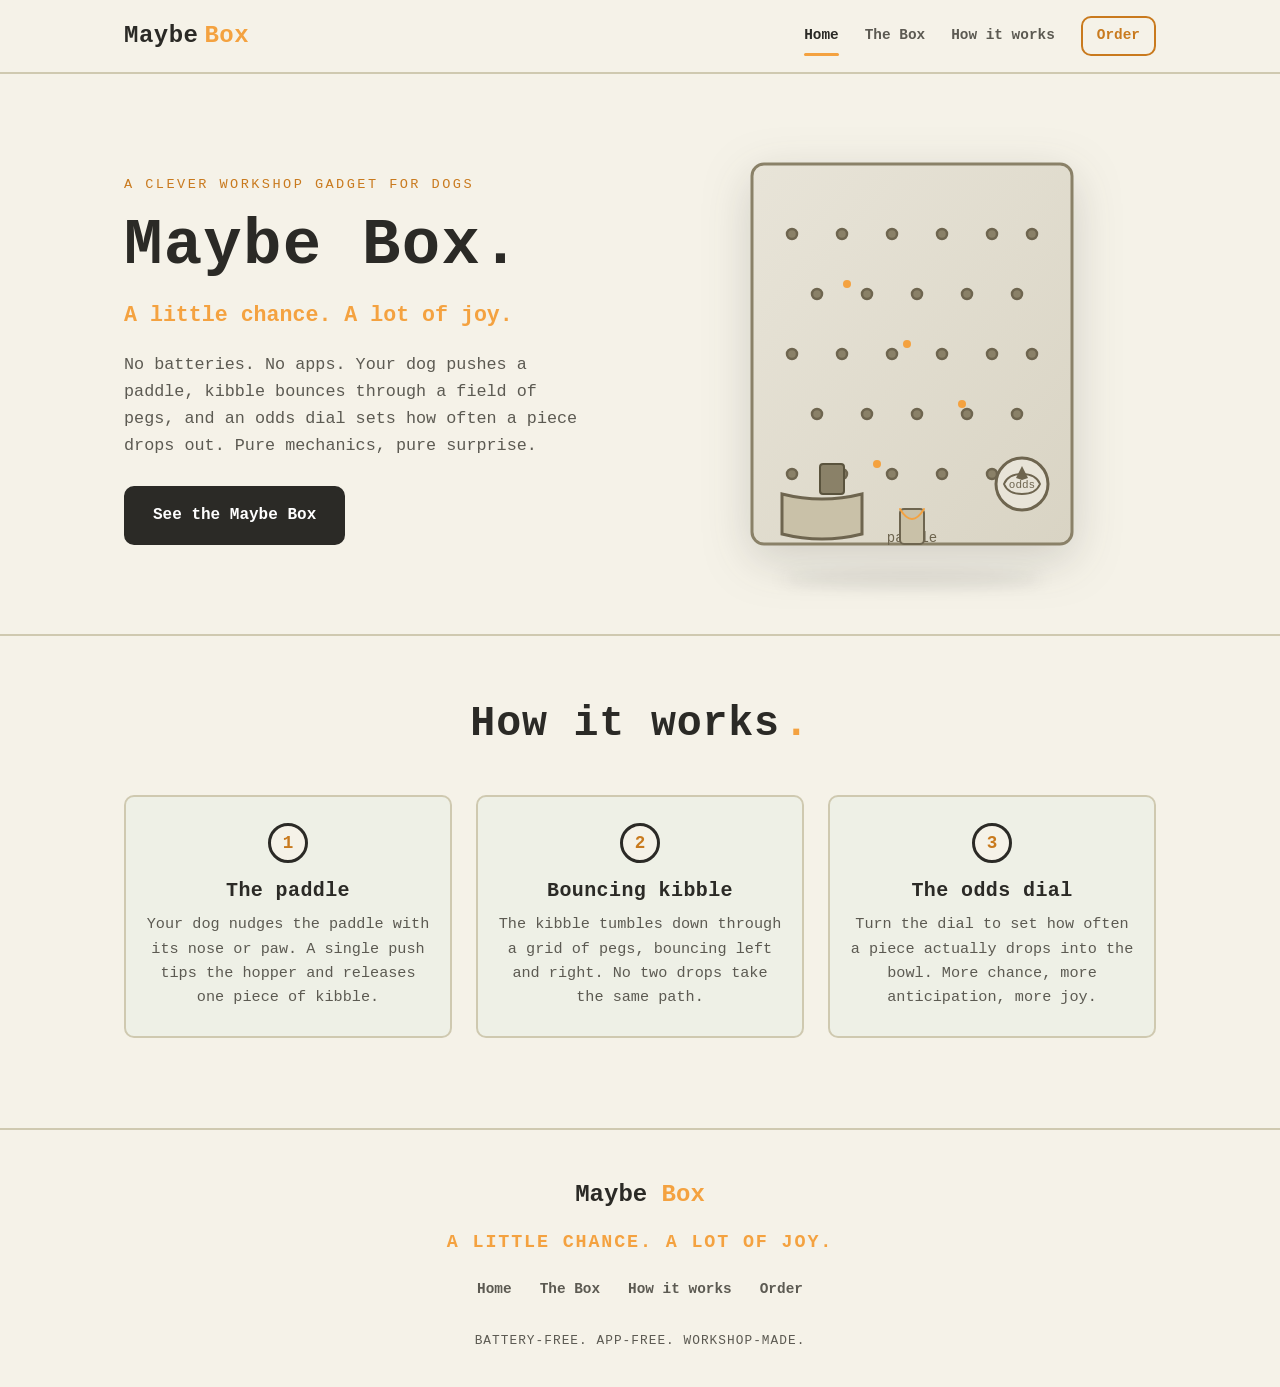
==== index.html @ 93017c24 "feat: add Maybe Box homepage" ====
<!DOCTYPE html>
<html lang="en">
<head>
<meta charset="UTF-8">
<meta name="viewport" content="width=device-width, initial-scale=1.0">
<title>Maybe Box — A battery-free dog feeder</title>
<link rel="stylesheet" href="css/style.css">
</head>
<body>

<header class="site-header">
  <div class="container header-inner">
    <a href="index.html" class="brand">Maybe <span class="brand-accent">Box</span></a>
    <nav class="nav" id="main-nav">
      <a href="index.html" class="nav-link active">Home</a>
      <a href="product.html" class="nav-link">The Box</a>
      <a href="how-it-works.html" class="nav-link">How it works</a>
      <a href="order.html" class="nav-link nav-order">Order</a>
    </nav>
    <button class="nav-toggle" id="nav-toggle" aria-label="Open menu">
      <span class="bar"></span><span class="bar"></span><span class="bar"></span>
    </button>
  </div>
</header>

<main>

<section class="hero">
  <div class="container hero-grid">
    <div class="hero-content">
      <span class="hero-kicker">A clever workshop gadget for dogs</span>
      <h1>Maybe Box.<span class="accent"> </span></h1>
      <p class="tagline">A little chance. A lot of joy.</p>
      <p class="hero-desc">No batteries. No apps. Your dog pushes a paddle, kibble bounces through a field of pegs, and an odds dial sets how often a piece drops out. Pure mechanics, pure surprise.</p>
      <a href="product.html" class="btn btn-primary">See the Maybe Box</a>
    </div>
    <div class="hero-visual">
      <div class="scene-wrap">
        <div class="pegboard">
          <svg class="maybe-box" viewBox="0 0 360 420" preserveAspectRatio="xMidYMid meet">
            <defs>
              <linearGradient id="gradBody" x1="0" y1="0" x2="1" y2="1">
                <stop offset="0%" stop-color="#e8e4d8"/>
                <stop offset="100%" stop-color="#d9d4c4"/>
              </linearGradient>
              <filter id="shadow" x="-20%" y="-20%" width="140%" height="140%">
                <feGaussianBlur in="SourceAlpha" stdDeviation="6"/>
                <feOffset dx="2" dy="4" result="offsetblur"/>
                <feComponentTransfer>
                  <feFuncA type="linear" slope="0.25"/>
                </feComponentTransfer>
                <feMerge>
                  <feMergeNode/>
                  <feMergeNode in="SourceGraphic"/>
                </feMerge>
              </filter>
              <marker id="pegCap" markerWidth="8" markerHeight="8" refX="4" refY="4">
                <circle cx="4" cy="4" r="2.5" fill="#f4a240"/>
              </marker>
            </defs>

            <!-- backboard -->
            <rect x="20" y="20" width="320" height="380" rx="12" fill="url(#gradBody)" stroke="#8a8168" stroke-width="3"/>

            <!-- pegs -->
            <g stroke="#6e654f" stroke-width="2.5" fill="#8a8168">
              <circle cx="60" cy="90" r="5"/><circle cx="110" cy="90" r="5"/><circle cx="160" cy="90" r="5"/><circle cx="210" cy="90" r="5"/><circle cx="260" cy="90" r="5"/><circle cx="300" cy="90" r="5"/>
              <circle cx="85" cy="150" r="5"/><circle cx="135" cy="150" r="5"/><circle cx="185" cy="150" r="5"/><circle cx="235" cy="150" r="5"/><circle cx="285" cy="150" r="5"/>
              <circle cx="60" cy="210" r="5"/><circle cx="110" cy="210" r="5"/><circle cx="160" cy="210" r="5"/><circle cx="210" cy="210" r="5"/><circle cx="260" cy="210" r="5"/><circle cx="300" cy="210" r="5"/>
              <circle cx="85" cy="270" r="5"/><circle cx="135" cy="270" r="5"/><circle cx="185" cy="270" r="5"/><circle cx="235" cy="270" r="5"/><circle cx="285" cy="270" r="5"/>
              <circle cx="60" cy="330" r="5"/><circle cx="110" cy="330" r="5"/><circle cx="160" cy="330" r="5"/><circle cx="210" cy="330" r="5"/><circle cx="260" cy="330" r="5"/><circle cx="300" cy="330" r="5"/>
            </g>

            <!-- paddle -->
            <path d="M 50 390 Q 90 400 130 390 L 130 350 Q 90 360 50 350 Z" fill="#c9c1a8" stroke="#6e654f" stroke-width="3"/>
            <rect x="88" y="320" width="24" height="30" rx="3" fill="#8a8168" stroke="#5a533d" stroke-width="2"/>
            <text x="180" y="398" font-family="monospace" font-size="14" fill="#6e654f" text-anchor="middle">paddle</text>

            <!-- kibble pieces -->
            <g id="kibble" fill="#f4a240">
              <circle cx="115" cy="140" r="4"/><circle cx="175" cy="200" r="4"/><circle cx="230" cy="260" r="4"/><circle cx="145" cy="320" r="4"/>
            </g>

            <!-- odds dial -->
            <g transform="translate(290, 340)">
              <circle cx="0" cy="0" r="26" fill="#e8e4d8" stroke="#6e654f" stroke-width="3"/>
              <path d="M 0 -18 L 6 -6 L 0 -4 L -6 -6 Z" fill="#6e654f"/>
              <path d="M 0 10 Q 14 10 18 0 Q 14 -10 0 -10 Q -14 -10 -18 0 Q -14 10 0 10" fill="none" stroke="#6e654f" stroke-width="2"/>
              <text x="0" y="4" font-family="monospace" font-size="11" fill="#6e654f" text-anchor="middle">odds</text>
            </g>

            <!-- drop chute -->
            <rect x="168" y="365" width="24" height="35" rx="4" fill="#c9c1a8" stroke="#6e654f" stroke-width="2"/>
            <path d="M 168 365 Q 180 385 192 365" fill="none" stroke="#f4a240" stroke-width="2" stroke-linecap="round"/>
          </svg>
          <div class="scene-shadow"></div>
        </div>
      </div>
    </div>
  </div>
</section>

<section class="how-it-works" id="how-it-works">
  <div class="container">
    <h2 class="section-title">How it works<span class="title-accent">.</span></h2>
    <div class="steps">
      <div class="step">
        <div class="step-badge">1</div>
        <h3>The paddle</h3>
        <p>Your dog nudges the paddle with its nose or paw. A single push tips the hopper and releases one piece of kibble.</p>
      </div>
      <div class="step">
        <div class="step-badge">2</div>
        <h3>Bouncing kibble</h3>
        <p>The kibble tumbles down through a grid of pegs, bouncing left and right. No two drops take the same path.</p>
      </div>
      <div class="step">
        <div class="step-badge">3</div>
        <h3>The odds dial</h3>
        <p>Turn the dial to set how often a piece actually drops into the bowl. More chance, more anticipation, more joy.</p>
      </div>
    </div>
  </div>
</section>

</main>

<footer class="site-footer">
  <div class="container footer-inner">
    <div class="footer-brand">Maybe <span class="brand-accent">Box</span></div>
    <p class="footer-tagline">A little chance. A lot of joy.</p>
    <div class="footer-nav">
      <a href="index.html">Home</a>
      <a href="product.html">The Box</a>
      <a href="how-it-works.html">How it works</a>
      <a href="order.html">Order</a>
    </div>
    <div class="footer-note">Battery-free. App-free. Workshop-made.</div>
  </div>
</footer>

<script src="js/main.js"></script>
</body>
</html>
---- css/style.css ----
/* ===== Maybe Box — shared stylesheet =====
   Blueprint-on-pegboard aesthetic.
   Warm off-white, dark ink, safety-orange accent, dot grid, chunky type. ===== */

/* ---- design tokens ---- */
:root {
  --bg: #f5f2e8;           /* warm off-white */
  --panel: #eef0e6;        /* slightly cooler panel */
  --ink: #2b2a26;          /* dark ink */
  --ink-dim: #5c5a52;
  --accent: #f4a240;       /* safety orange */
  --accent-dark: #c97a1e;
  --pegboard: #d9d4c4;
  --pegboard-line: #bdb18c;
  --metal: #8a8168;
  --metal-dark: #6e654f;
  --wood: #c9c1a8;
  --border: #cfc9b0;
  --radius: 10px;
  --shadow: 0 10px 30px rgba(43,42,38,0.10);
  --max-width: 1080px;
}

* { box-sizing: border-box; margin: 0; padding: 0; }

html {
  scroll-behavior: smooth;
  font-size: 16px;
}

body {
  background: var(--bg);
  color: var(--ink);
  font-family: "Courier New", "Courier New monospace", monospace;
  line-height: 1.6;
  overflow-x: hidden;
}

/* dot-grid background (blueprint paper) */
body::before {
  content: "";
  position: fixed;
  inset: 0;
  background-image:
    radial-gradient(var(--pegboard-line) 0.6px, transparent 0.6px),
    radial-gradient(var(--pegboard-line) 0.6px, transparent 0.6px);
  background-size: 20px 20px;
  background-position: 0 0, 10px 10px;
  opacity: 0.45;
  pointer-events: none;
  z-index: -1;
}

.container {
  max-width: var(--max-width);
  margin: 0 auto;
  padding: 0 24px;
}

/* ---- typography ---- */
h1, h2, h3, .brand, .section-title {
  font-family: "Courier New", monospace;
  font-weight: 700;
  letter-spacing: 0.02em;
  line-height: 1.15;
}

.accent, .brand-accent, .title-accent {
  color: var(--accent);
}

/* ---- header ---- */
.site-header {
  position: sticky;
  top: 0;
  z-index: 50;
  border-bottom: 2px solid var(--border);
  background: rgba(245, 242, 232, 0.92);
  backdrop-filter: blur(6px);
}

.header-inner {
  display: flex;
  align-items: center;
  justify-content: space-between;
  height: 72px;
  gap: 16px;
}

.brand {
  font-size: 1.5rem;
  text-decoration: none;
  color: var(--ink);
  display: flex;
  align-items: center;
  gap: 6px;
}

.nav {
  display: flex;
  gap: 26px;
  align-items: center;
}

.nav-link {
  text-decoration: none;
  color: var(--ink-dim);
  font-size: 0.9rem;
  font-weight: 700;
  padding: 6px 0;
  position: relative;
  transition: color 0.2s;
}

.nav-link:hover, .nav-link.active {
  color: var(--ink);
}

.nav-link.active::after {
  content: "";
  position: absolute;
  bottom: -2px;
  left: 0;
  right: 0;
  height: 3px;
  background: var(--accent);
  border-radius: 2px;
}

.nav-order {
  color: var(--accent-dark);
  border: 2px solid var(--accent-dark);
  border-radius: var(--radius);
  padding: 6px 14px;
  background: transparent;
}

.nav-order:hover {
  background: var(--accent-dark);
  color: var(--bg);
}

.nav-toggle {
  display: none;
  background: none;
  border: 2px solid var(--ink);
  border-radius: 6px;
  padding: 6px 9px;
  cursor: pointer;
  z-index: 60;
}

.nav-toggle .bar {
  display: block;
  width: 20px;
  height: 3px;
  background: var(--ink);
  border-radius: 2px;
  margin: 4px 0;
}

/* ---- hero ---- */
.hero {
  padding: 70px 0 60px;
}

.hero-grid {
  display: grid;
  grid-template-columns: 1fr 1fr;
  gap: 56px;
  align-items: center;
}

.hero-kicker {
  display: inline-block;
  font-size: 0.85rem;
  letter-spacing: 0.18em;
  text-transform: uppercase;
  color: var(--accent-dark);
  margin-bottom: 14px;
}

.hero h1 {
  font-size: clamp(2.4rem, 5vw + 1rem, 4rem);
  color: var(--ink);
  margin-bottom: 14px;
}

.hero h1 .accent {
  color: inherit;
}

.tagline {
  font-size: 1.35rem;
  font-weight: 700;
  color: var(--accent);
  margin-bottom: 20px;
}

.hero-desc {
  font-size: 1.05rem;
  color: var(--ink-dim);
  max-width: 470px;
  margin-bottom: 26px;
}

.btn {
  display: inline-block;
  text-decoration: none;
  font-family: "Courier New", monospace;
  font-weight: 700;
  font-size: 1rem;
  border: 3px solid var(--ink);
  border-radius: var(--radius);
  padding: 14px 26px;
  cursor: pointer;
  transition: transform 0.15s, background 0.15s, border-color 0.15s;
}

.btn-primary {
  background: var(--ink);
  color: #fff;
}

.btn-primary:hover {
  background: var(--accent-dark);
  border-color: var(--accent-dark);
  color: #fff;
  transform: translateY(-2px);
}

.btn:active {
  transform: translateY(0);
}

.hero-visual {
  position: relative;
  display: flex;
  justify-content: center;
}

.scene-wrap {
  position: relative;
  width: min(360px, 92vw);
  aspect-ratio: 360 / 420;
}

.maybe-box {
  width: 100%;
  height: 100%;
  filter: drop-shadow(0 14px 24px rgba(43,42,38,0.18));
}

.scene-shadow {
  position: absolute;
  bottom: -14px;
  left: 14%;
  right: 14%;
  height: 18px;
  background: rgba(43,42,38,0.10);
  border-radius: 50%;
  filter: blur(8px);
  animation: float 4s ease-in-out infinite;
}

@keyframes float {
  0%, 100% { transform: scale(1); opacity: 1; }
  50% { transform: scale(0.92); opacity: 0.65; }
}

#kibble circle {
  animation: bounce 2.2s ease-in-out infinite;
}
#kibble circle:nth-child(2) { animation-delay: 0.4s; }
#kibble circle:nth-child(3) { animation-delay: 0.8s; }
#kibble circle:nth-child(4) { animation-delay: 1.2s; }

@keyframes bounce {
  0%, 100% { transform: translateY(0) rotate(0deg); }
  40% { transform: translateY(-12px) rotate(8deg); }
  60% { transform: translateY(-6px) rotate(-4deg); }
  80% { transform: translateY(-12px) rotate(8deg); }
}

/* ---- how it works ---- */
.how-it-works {
  padding: 64px 0 80px;
  border-top: 2px solid var(--border);
}

.section-title {
  font-size: clamp(1.9rem, 4vw, 2.6rem);
  text-align: center;
  margin-bottom: 10px;
  color: var(--ink);
}

.section-title .title-accent {
  margin-left: 4px;
}

.steps {
  display: grid;
  grid-template-columns: repeat(3, 1fr);
  gap: 24px;
  margin-top: 48px;
}

.step {
  border: 2px solid var(--border);
  border-radius: var(--radius);
  padding: 26px 20px;
  text-align: center;
  background: var(--panel);
  position: relative;
  transition: border-color 0.2s, transform 0.2s;
}

.step:hover {
  border-color: var(--accent-dark);
  transform: translateY(-4px);
}

.step-badge {
  width: 40px;
  height: 40px;
  border: 3px solid var(--ink);
  border-radius: 50%;
  font-family: "Courier New", monospace;
  font-weight: 700;
  font-size: 1.1rem;
  color: var(--accent-dark);
  display: flex;
  align-items: center;
  justify-content: center;
  margin: 0 auto 16px;
  background: var(--bg);
}

.step h3 {
  font-size: 1.25rem;
  margin-bottom: 10px;
  color: var(--ink);
}

.step p {
  font-size: 0.95rem;
  color: var(--ink-dim);
}

/* ---- footer ---- */
.site-footer {
  border-top: 2px solid var(--border);
  padding: 46px 0 36px;
  margin-top: 10px;
}

.footer-inner {
  display: flex;
  flex-direction: column;
  align-items: center;
  gap: 14px;
  text-align: center;
}

.footer-brand {
  font-size: 1.5rem;
  font-weight: 700;
  color: var(--ink);
  text-decoration: none;
}

.footer-tagline {
  color: var(--accent);
  font-weight: 700;
  font-size: 1.15rem;
  letter-spacing: 0.1em;
  text-transform: uppercase;
}

.footer-nav {
  display: flex;
  gap: 28px;
  margin-top: 6px;
}

.footer-nav a {
  text-decoration: none;
  color: var(--ink-dim);
  font-size: 0.9rem;
  font-weight: 700;
}

.footer-nav a:hover {
  color: var(--accent-dark);
}

.footer-note {
  font-size: 0.8rem;
  color: var(--ink-dim);
  margin-top: 16px;
  letter-spacing: 0.08em;
  text-transform: uppercase;
}

/* ---- responsive ---- */
@media (max-width: 768px) {
  .hero-grid {
    grid-template-columns: 1fr;
    gap: 40px;
  }
  .hero-visual { order: -1; }
  .hero { padding: 56px 0 40px; }
  .nav { display: none; position: absolute; top: 72px; right: 0; left: 0;
    flex-direction: column; background: rgba(245,242,232,0.97);
    border-bottom: 2px solid var(--border); padding: 20px; gap: 0; }
  .nav.open { display: flex; }
  .nav-link { padding: 14px 0; font-size: 1rem; border-bottom: 1px solid var(--border); width: 100%; text-align: right; }
  .nav-link::after { display: none; }
  .nav-order { border: none; color: var(--accent-dark); font-weight: 700; padding: 0; text-align: right; width: auto; }
  .nav-toggle { display: block; }
  .steps { grid-template-columns: 1fr; }
  .section-title { font-size: 1.7rem; }
}

@media (max-width: 480px) {
  .container { padding: 0 18px; }
  .tagline { font-size: 1.15rem; }
  .hero h1 { font-size: 2.1rem; }
}
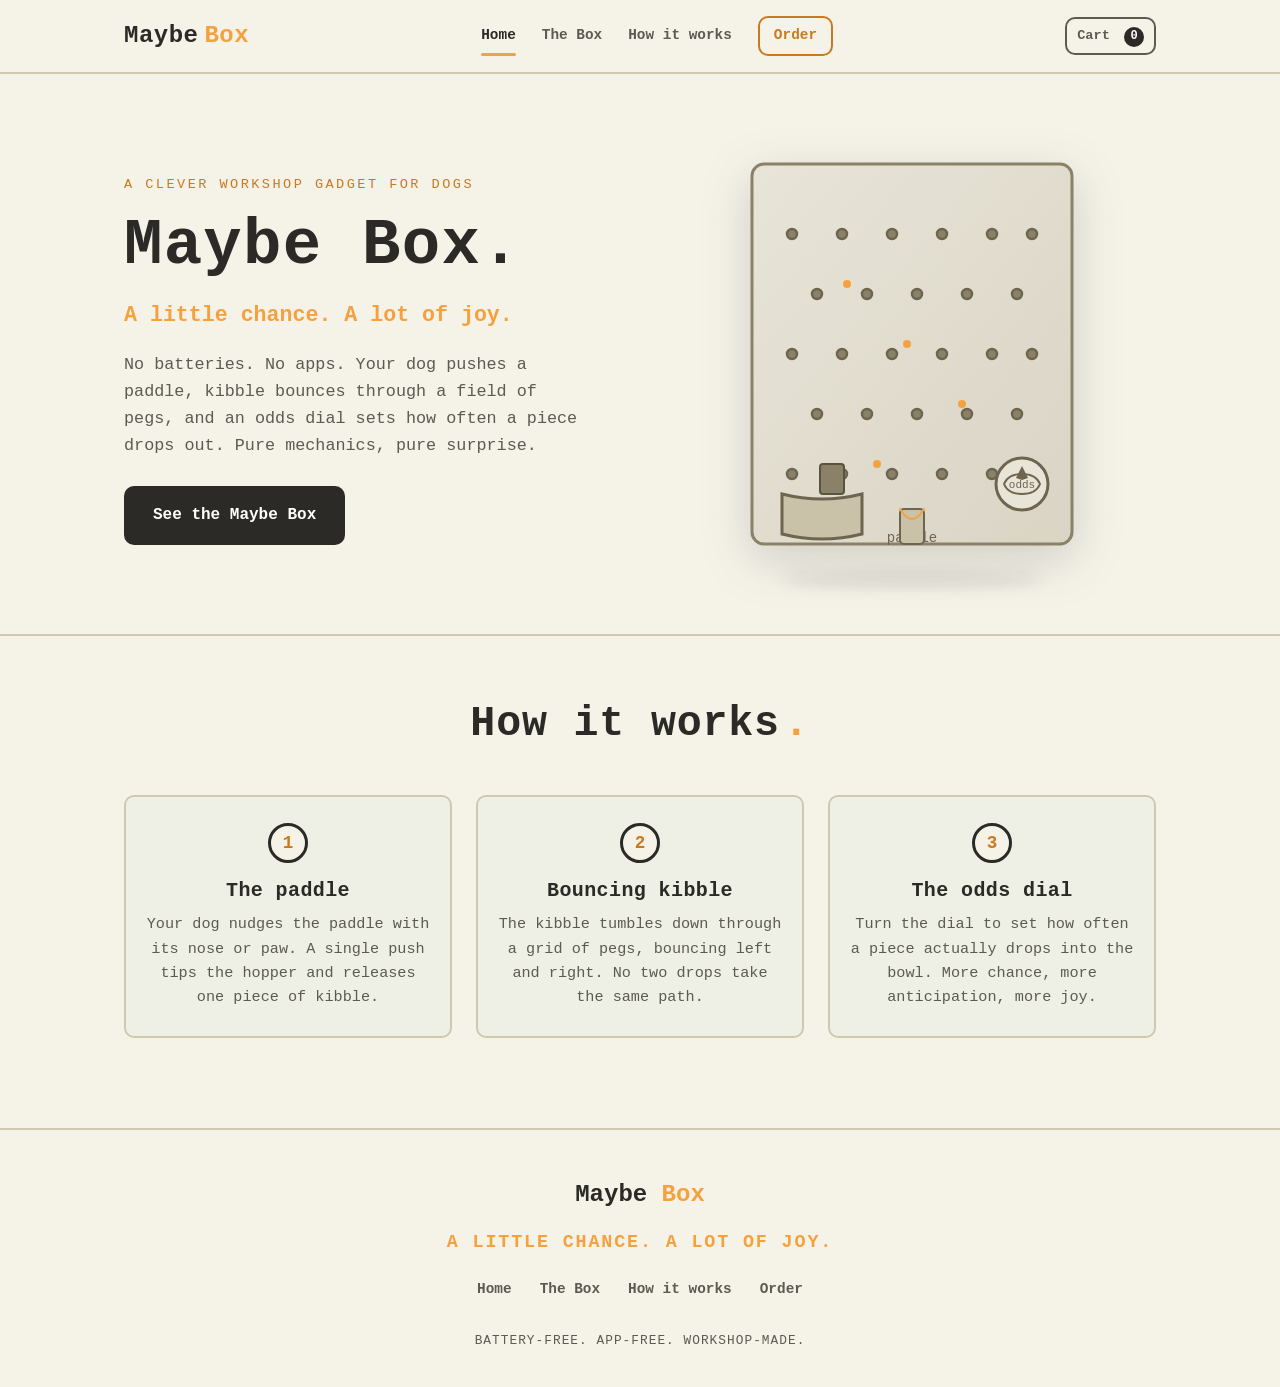
==== commit 6eaaff65: "feat: add Maybe Box product page with cart Product page with size selector (Mini  / Standard ), quan" ====
--- a/index.html
+++ b/index.html
@@ -17,6 +17,9 @@
       <a href="how-it-works.html" class="nav-link">How it works</a>
       <a href="order.html" class="nav-link nav-order">Order</a>
     </nav>
+    <a href="cart.html" class="nav-cart" aria-label="Cart">
+      Cart <span class="cart-count" id="cart-count">0</span>
+    </a>
     <button class="nav-toggle" id="nav-toggle" aria-label="Open menu">
       <span class="bar"></span><span class="bar"></span><span class="bar"></span>
     </button>
--- a/css/style.css
+++ b/css/style.css
@@ -428,3 +428,129 @@
   .tagline { font-size: 1.15rem; }
   .hero h1 { font-size: 2.1rem; }
 }
+
+/* ===== Product page ===== */
+.product-hero {
+  padding: 56px 0 40px;
+  border-bottom: 2px solid var(--border);
+}
+.product-grid {
+  display: grid;
+  grid-template-columns: 1fr 1fr;
+  gap: 48px;
+  align-items: start;
+}
+.product-info .hero-kicker {
+  display: block;
+  font-size: 0.85rem;
+  letter-spacing: 0.18em;
+  text-transform: uppercase;
+  color: var(--accent-dark);
+  margin-bottom: 10px;
+}
+.product-info h1 { font-size: clamp(2rem, 5vw, 3rem); margin-bottom: 8px; }
+.product-info .design-targets-badge {
+  display: inline-block;
+  font-size: 0.75rem;
+  border: 1px solid var(--accent-dark);
+  color: var(--accent-dark);
+  padding: 3px 10px;
+  border-radius: 4px;
+  margin: 8px 0 10px;
+  letter-spacing: 0.08em;
+  text-transform: uppercase;
+}
+.product-info .tagline { font-size: 1.3rem; font-weight: 700; color: var(--accent); margin-bottom: 10px; }
+.product-info .product-desc { color: var(--ink-dim); margin-bottom: 24px; font-size: 1rem; }
+.buy-panel {
+  border: 2px solid var(--border);
+  border-radius: var(--radius);
+  padding: 24px;
+  background: var(--panel);
+  position: sticky;
+  top: 80px;
+}
+.size-group { display: flex; gap: 10px; margin: 10px 0 4px; }
+.size-group input[type="radio"] { display: none; }
+.size-btn {
+  flex: 1;
+  border: 2px solid var(--ink);
+  background: var(--bg);
+  color: var(--ink);
+  font-family: "Courier New", monospace;
+  font-weight: 700;
+  font-size: 0.9rem;
+  padding: 10px 8px;
+  border-radius: var(--radius);
+  cursor: pointer;
+  text-align: center;
+}
+.size-btn.selected { background: var(--ink); color: #fff; border-color: var(--ink); }
+.size-btn span { display: block; font-size: 0.75rem; color: var(--ink-dim); margin-top: 4px; }
+.size-btn.selected span { color: #e8dcc4; }
+.price-row { display: flex; justify-content: space-between; align-items: baseline; margin: 14px 0; gap: 10px; }
+.price-label { font-size: 0.85rem; color: var(--ink-dim); text-transform: uppercase; letter-spacing: 0.08em; }
+.price-display { font-size: 1.75rem; font-weight: 700; color: var(--ink); font-family: "Courier New", monospace; }
+.qty-group { display: flex; align-items: center; gap: 10px; margin: 14px 0; }
+.qty-group label { font-size: 0.9rem; color: var(--ink-dim); }
+.qty-input {
+  width: 52px;
+  text-align: center;
+  border: 2px solid var(--ink);
+  background: var(--bg);
+  color: var(--ink);
+  font-family: "Courier New", monospace;
+  font-weight: 700;
+  border-radius: 6px;
+  padding: 6px 4px;
+}
+.btn-add { width: 100%; margin-top: 8px; }
+.addon { margin-top: 18px; padding-top: 16px; border-top: 1px dashed var(--border); }
+.addon-label { display: flex; align-items: center; gap: 8px; font-size: 0.9rem; color: var(--ink); cursor: pointer; margin-bottom: 10px; }
+.addon-label input { margin: 0; }
+.addon-price { color: var(--accent-dark); font-weight: 700; }
+.cart-msg { margin-top: 10px; font-size: 0.85rem; color: var(--accent-dark); font-weight: 700; min-height: 1.2em; }
+.product-visual { display: flex; justify-content: center; }
+.visual-caption { font-size: 0.8rem; color: var(--ink-dim); margin-top: 8px; text-align: center; letter-spacing: 0.08em; text-transform: uppercase; }
+
+.section-title .title-accent { margin-left: 4px; }
+.specs, .safety-notes, .comparison { padding: 40px 0; }
+.specs { border-top: 2px solid var(--border); }
+.specs-note, .comparison-note { color: var(--ink-dim); font-size: 0.9rem; margin-bottom: 12px; }
+table { width: 100%; border-collapse: collapse; margin-top: 14px; font-size: 0.95rem; }
+th, td { text-align: left; border-bottom: 1px solid var(--border); padding: 10px 8px; font-family: "Courier New", monospace; }
+th { color: var(--ink-dim); font-size: 0.8rem; text-transform: uppercase; letter-spacing: 0.1em; }
+td { color: var(--ink); }
+.safety-notes { background: var(--panel); border: 2px solid var(--border); border-radius: var(--radius); margin: 40px 0; padding: 22px; }
+.safety-notes h3 { margin-bottom: 10px; font-size: 1.1rem; }
+.safety-notes ul { color: var(--ink-dim); margin-left: 20px; }
+.safety-notes li { margin-bottom: 6px; }
+
+.nav-cart {
+  text-decoration: none;
+  color: var(--ink-dim);
+  font-weight: 700;
+  font-size: 0.85rem;
+  padding: 6px 10px;
+  border: 2px solid var(--ink-dim);
+  border-radius: var(--radius);
+}
+.cart-count {
+  display: inline-flex;
+  align-items: center;
+  justify-content: center;
+  min-width: 20px;
+  height: 20px;
+  background: var(--ink);
+  color: #fff;
+  border-radius: 50%;
+  font-size: 0.75rem;
+  font-family: "Courier New", monospace;
+  margin-left: 6px;
+}
+
+@media (max-width: 768px) {
+  .product-grid { grid-template-columns: 1fr; gap: 32px; }
+  .buy-panel { position: static; top: auto; }
+  .product-hero { padding: 40px 0 24px; }
+}
